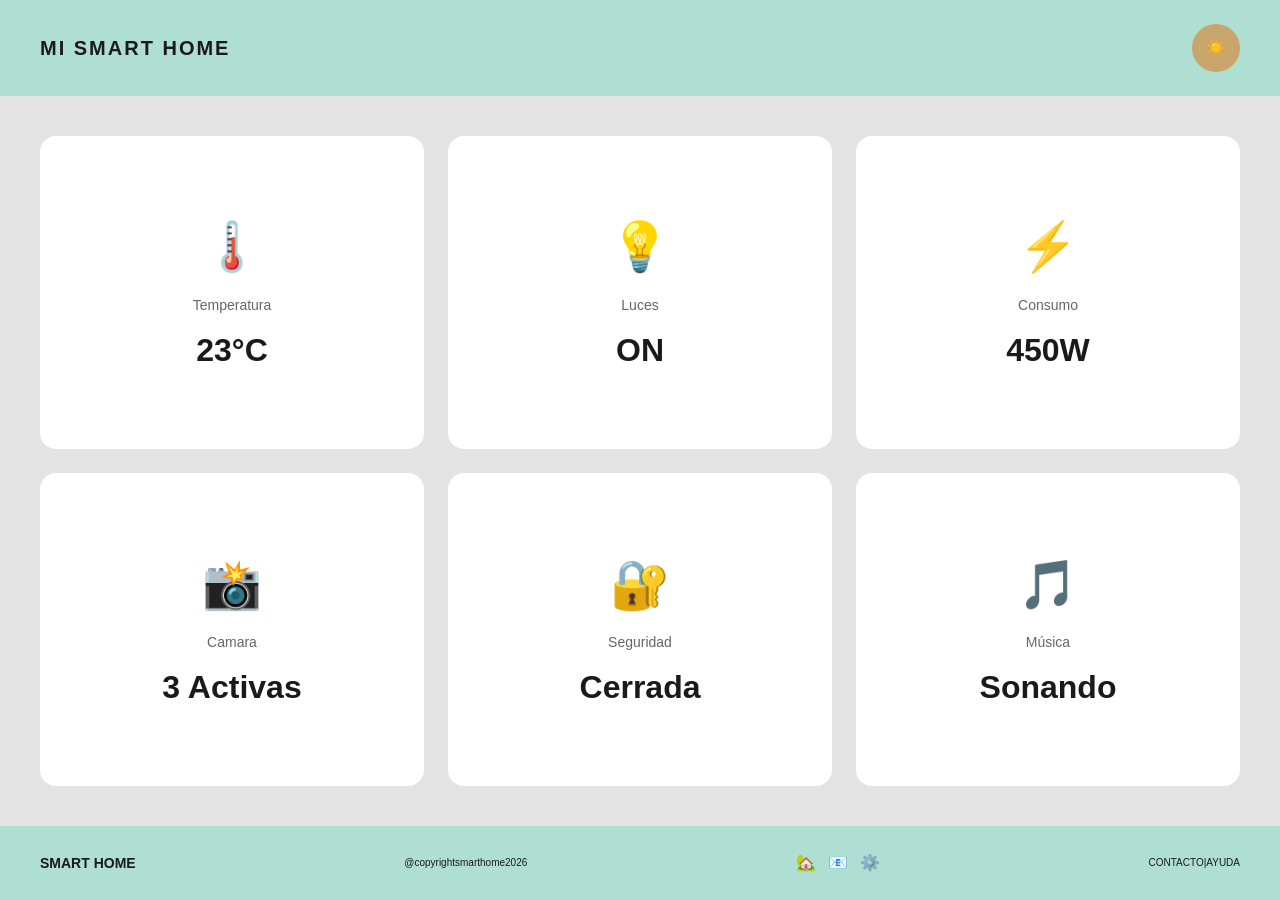
==== index.html @ 8d51efe6 "Se ha actualizado la estructura de carpetas" ====
<!DOCTYPE html>
<html lang="en">
<head>
    <meta charset="UTF-8">
    <meta name="viewport" content="width=device-width, initial-scale=1.0">
    <title>SMART HOME</title>
    <link rel="stylesheet" href="/CSS/smartHome.css">   
    <style>
    .grid-container{  /* Conteiner grid para la colocación de elementos  en filas y columnas*/
        display: grid;

    }
    </style>
</head>
<body>
    <input type="checkbox" id="theme-toggle" class=" theme-input">

        <!-- HEADER--->
       <header class="header">  
        <h1 class="header-title">MI SMART HOME</h1>
        <label for="theme-toggle" class="theme-toggle">
            <span class="theme-icon"></span>
        </label>
       </header> 

       <main class="dashboard"> <!--Definimos el contenido principal que tendrá nuestra pagina-->
        <!---widget de  temperatura-->
        <div class="content-widget">
            <span class="icon">🌡️</span>
            <p class="widget__label"> Temperatura</p>
            <p class="widget_value"> 23°C</p>            
        </div>
        <!--Widget controlador de luces --->
        <div class="content-widget">
          <span class="icon">💡</span>  
            <p class="widget__label"> Luces</p>
            <p class="widget_value">ON</p>
        </div>
        <!--Widget informante del consumo total--->
        <div class="content-widget">
           <span class="icon">⚡</span>     
            <p class="widget__label">Consumo</p>
            <p class="widget_value">450W</p>
        </div>
        <!---Widget de vigilancia-->
        <div class="content-widget">
           <span class="icon">📸</span>     
            <p class="widget__label">Camara</p>
            <p class="widget_value">3 Activas</p>           
        </div>
        <!---Widget vigilante de seguridad--->
        <div class="content-widget">
            <span class="icon">🔐</span>     
            <p class="widget__label">Seguridad</p>
            <p class="widget_value">Cerrada</p>     
        </div>
        <!--Widget controlador principal de música--->
        <div class="content-widget">
            <span class="icon">🎵</span>     
            <p class="widget__label">Música</p>
            <p class="widget_value">Sonando</p>   
        </div>
       </main>

       <!---FOOTER --->
    <footer class="footer">
        <p class="footer-title"> SMART HOME</p>
        <div class="icons-footer">
         <span>🏡</span>
         <span>📧</span>
         <span>⚙️</span>    
        </div>
        <p class="links"> CONTACTO|AYUDA</p>
        <p class="copyright"> @copyrightsmarthome2026</p>
    </footer>

</body>
</html>
---- CSS/smartHome.css ----
.contenedor{min-width: 100%;}


*{
  margin: 0;
  padding: 0;
  box-sizing: border-box;
}
html{
  font-size: 100%;
}
body{
  background-color: var(--bgPrimary);
  color:var(--textPrimary);
  min-height: 100vh;
  display: flex;
  flex-direction: column;
  font-family: 'arial',sans-serif;
  line-height: 1.6;
  overflow-x: hidden;
  transition: background-color 0.3s ease,color 0.3s ease ;
}
.theme-input{
  display: none;
}
/*
<=========================>
DECLARACIÓN DE VARIABLES.
<=========================>
*/
:root{
/*VARIABLES  MODO CLARO*/
--colorBg:#E3E3E3;
--colorSurface:#AFDED2;
--colorBorder:#8B8B87;
--colorAccent: #C9A66B;
--colorAccent1: #F2B880;
--colorWidget:#FFFFFF;
/* MODO OSCURO*/
--colorBgNight:#1E3A5F;
--colorSurfaceNight:#2E5984;
--colorAccentNight:#6DA3D6;
--colorNight:#0D1F3C;
--colorNightBright:#87CEEB;

/*COLOR DE  TEXTO*/
--colorTextDark:#1a1a1a;
--colorTextGray:#666666;
--colorTextGrayLigth:#8B8B87;
--colorTextLigth:#f5f5f5;
--colorTextNight: #B0C4DE;

/*DECLARACIÓN DE VARIABLES CONTENEDORA DE VARIABLES CROMÁTICA*/
--bgPrimary:var(--colorBg);
--bgHeader:var(--colorSurface);
--bgWidget:var(--colorWidget);
--bgfooter:var(--colorSurface);

--textPrimary:var(--colorTextDark);
--textSecondary:var(--colorTextGray);
--texTertiary:var(--colorTextGrayLight);


--accentPrimary:var(--colorAccent);
--accentSecundary:var(--colorAccent1);


--colorBorder:var(--colorBorder);
--colorShadow:rgba(139,139,135,0.2);



/*DECLARACIÓN DE VARIABLES DE TAMAÑO Y ESPACIADO*/

--xSpacing:0.5rem;
--smSpacing:1rem;
--mdSpacing:1.5rem;
--lgSpacing:2rem;
--xlSpacing:2.5rem;



--fontSizeXs:0.625rem;
--smFontSize:0.875rem;
--baseFontSize:1rem;
--lgFontSize:1.25rem;
--xlFontSize:2rem;
--iconSize:2.5rem;

--smBorderRadius:1rem;
--mdBorderRadius:1.5rem;
/*DECLARACION DE VARIABLES GRID Y ANCHO */
--widgetMinWidget:18.75rem;
--containerMaxWidget:90rem;
}
body:has(#theme-toggle:checked){
--bgPrimary:var(--colorBgNight);
--bgHeader:var(--colorNight);
--bgWidget:var(--colorSurfaceNight);
--bgfooter: var(--colorNight);

--textPrimary:var(--colorTextLigth);
--textSecondary:var(--colorTextGray);
--textTertiary:var(--colorTextGray);

--accentPrimary:var(--colorNightBright);
--accentSecondary:var(--colorAccentNight);


--borderColor:var(--colorAccentNight);
--shadowColor:rgba(13,31,60,0.4);

}
.header{
  background-color: var(--bgHeader);
  padding: var(--smSpacing) var(--smSpacing);
  display: flex;
  justify-content: space-between;
  align-items: center;
  transition: background-color 0.3 ease;
}
.header-title{
  font-size: var(--smFontSize);
  color: var(--textPrimary);
  font-weight: bold;
  letter-spacing: 0.1em;
  text-transform: uppercase;
}

.theme-toggle{
  background-color: var(--accentPrimary);
  border: none;
  padding: 0.75em;
  border-radius: 50%;
  cursor: pointer;
  display: flex;
  align-items: center;
  justify-content: center;
  transition: all 0.3s ease;
  width: 3em;
  height: 3em;
}
.theme-toggle:hover{
  transform: scale(1.1);
}
.theme-icon{
  font-size: var(--baseFontSize);
}
.theme-icon::before{

  content: '☀️';
}
body:has(#theme-toggle:checked) .theme-icon::before{
  content: '🌙';
}

.dashboard{
  flex: 1;
  padding: var(--smSpacing);

  display: grid;
  grid-template-columns: repeat(auto-fill,minmax(var(--widgetMinWidget),1fr));
  gap: var(--smSpacing);
  max-width: 100%;
}

.content-widget{
background-color: var(--bgWidget);
border-radius: var(--smBorderRadius);
padding: 1.25em;


display: flex;
flex-direction: column;
align-items: center;
justify-content: center;
gap: 0.5em;


box-shadow: 0 0.25rem 0.75rem var(--shadowColor);
transition: all 0.3s ease;
min-height: 8.75rem;
}
.content-widget:hover{
  transform: translateY(-0.25rem);
  box-shadow: 0 0.5rem 1rem var(--shadowColor);
}

.icon{
  font-size: var(--iconSize);
  color: var(--accentPrimary);
  transition: color 0.3s ease;
}
.widget__label{
  font-size: var(--smFontSize);
  color: var(--textSecondary);
  text-align: center;
  font-weight: 400;
}
.widget_value{
  font-size: var(--xlFontSize);
  color: var(--textPrimary);
  font-weight: bold;
  text-align: center;
}

/*
=====================|
    FOOTER           |
=====================|
*/
.footer{
  background-color: var(--bgfooter);
  padding: var(--smSpacing) var(--smSpacing);

  display: flex;
  flex-direction: column;
  align-items: center;
  gap: 0.5rem;

  transition: background-color 0.3s ease;
}

.footer-title{
  font-size: var(--smFontSize);
  color: var(--textPrimary);
  font-weight: bold;
}

.icons-footer{
  display: flex;
  gap: 0.75rem;
  font-size: var(--baseFontSize);
  color: var(--textSecondary);
}

.links{
  font-size: var(--fontSizeXs);
  color: var(--texTertiary);
}

.copyright{
  font-size: var(--fontSizeXs);
  color: var(--texTertiary);
}

@media(min-width:64rem){
  .dashboard{
    max-width: var(--containerMaxWidget);
    margin: 0;
    padding: var(--xlSpacing);
  }
  .content-widget{
    padding: 1.5em;
    min-height: 10rem;
  }

  .icon{
    font-size: 3rem;
  }
}

@media(min-width:48rem){
  .header{
    padding: var(--mdSpacing) var(--xlSpacing);
  }
  .header-title{
    font-size: var(--lgFontSize);
  }
  .dashboard{
    padding: var(--xlSpacing);
    gap: var(--mdSpacing);
  }
  .content-widget{
    min-height: 10rem;
  }
  .footer{
    flex-direction: row;
    justify-content: space-between;
    padding: var(--mdSpacing) var(--xlSpacing);
  }

  .icons-footer{
    order: 2;
  }
  .links{
    order: 3;
  }

}

@media(min-width:90rem){
.header{
  max-width: var(--containerMaxWidget);
  margin: 0 auto;
  width: 100%;
}
.footer{
  max-width: var(--containerMaxWidget);
  margin: 0 auto;
  width: 100%;
}
}
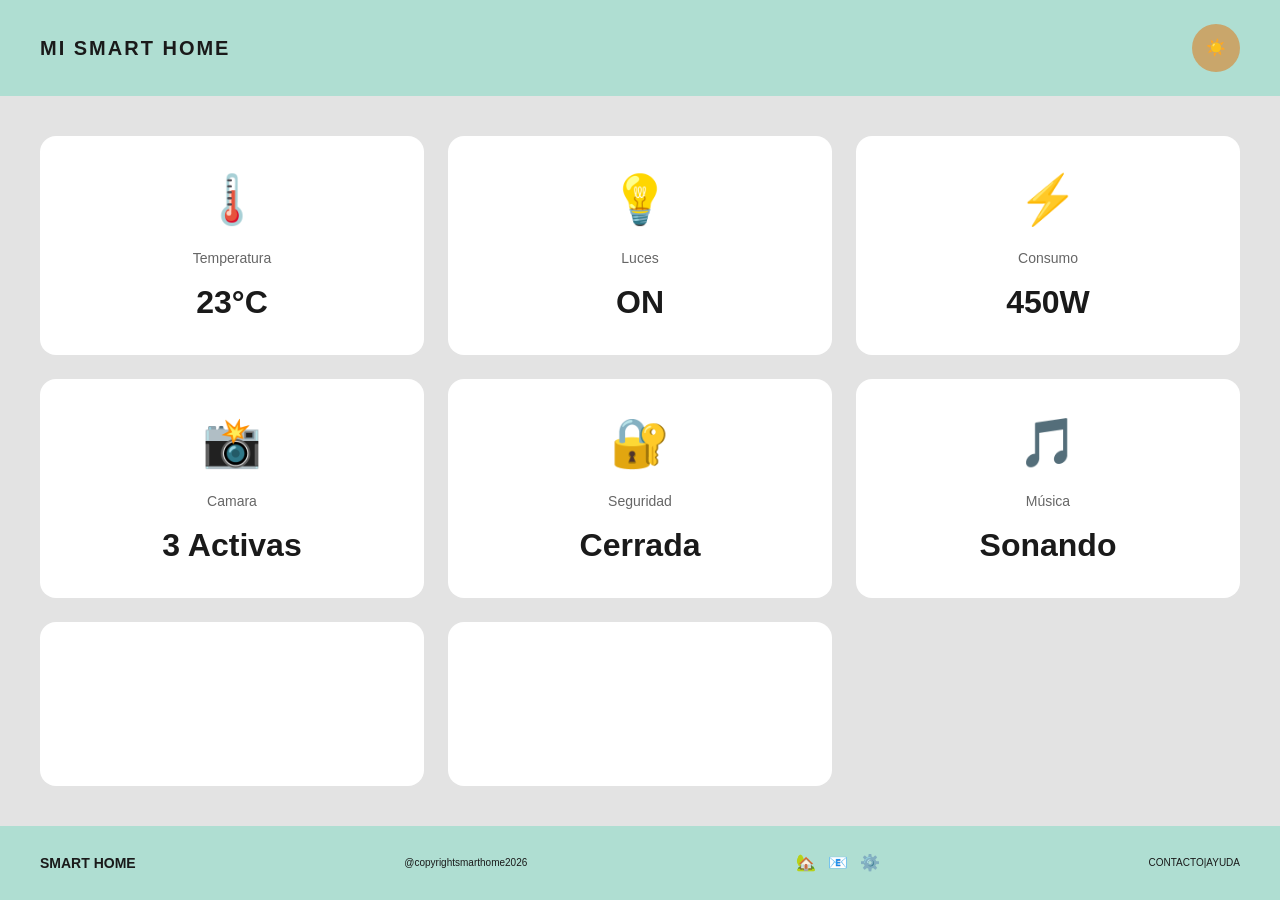
==== commit 1a5c0f3d: "Se han añadido dos widgets más" ====
--- a/index.html
+++ b/index.html
@@ -4,7 +4,7 @@
     <meta charset="UTF-8">
     <meta name="viewport" content="width=device-width, initial-scale=1.0">
     <title>SMART HOME</title>
-    <link rel="stylesheet" href="/CSS/smartHome.css">   
+    <link rel="stylesheet" href="CSS/smartHome.css">   
     <style>
     .grid-container{  /* Conteiner grid para la colocación de elementos  en filas y columnas*/
         display: grid;
@@ -60,6 +60,18 @@
             <p class="widget__label">Música</p>
             <p class="widget_value">Sonando</p>   
         </div>
+
+        <div class="content-widget">
+            <span class="icon"></span>
+            <p class="widget__label"></p>
+            <p class="widget_value"></p>
+        </div>
+
+        <div class="content-widget">
+            <span class="icon"></span>
+            <p class="widget__label"></p>
+            <p class="widget_value"></p>
+        </div>
        </main>
 
        <!---FOOTER --->
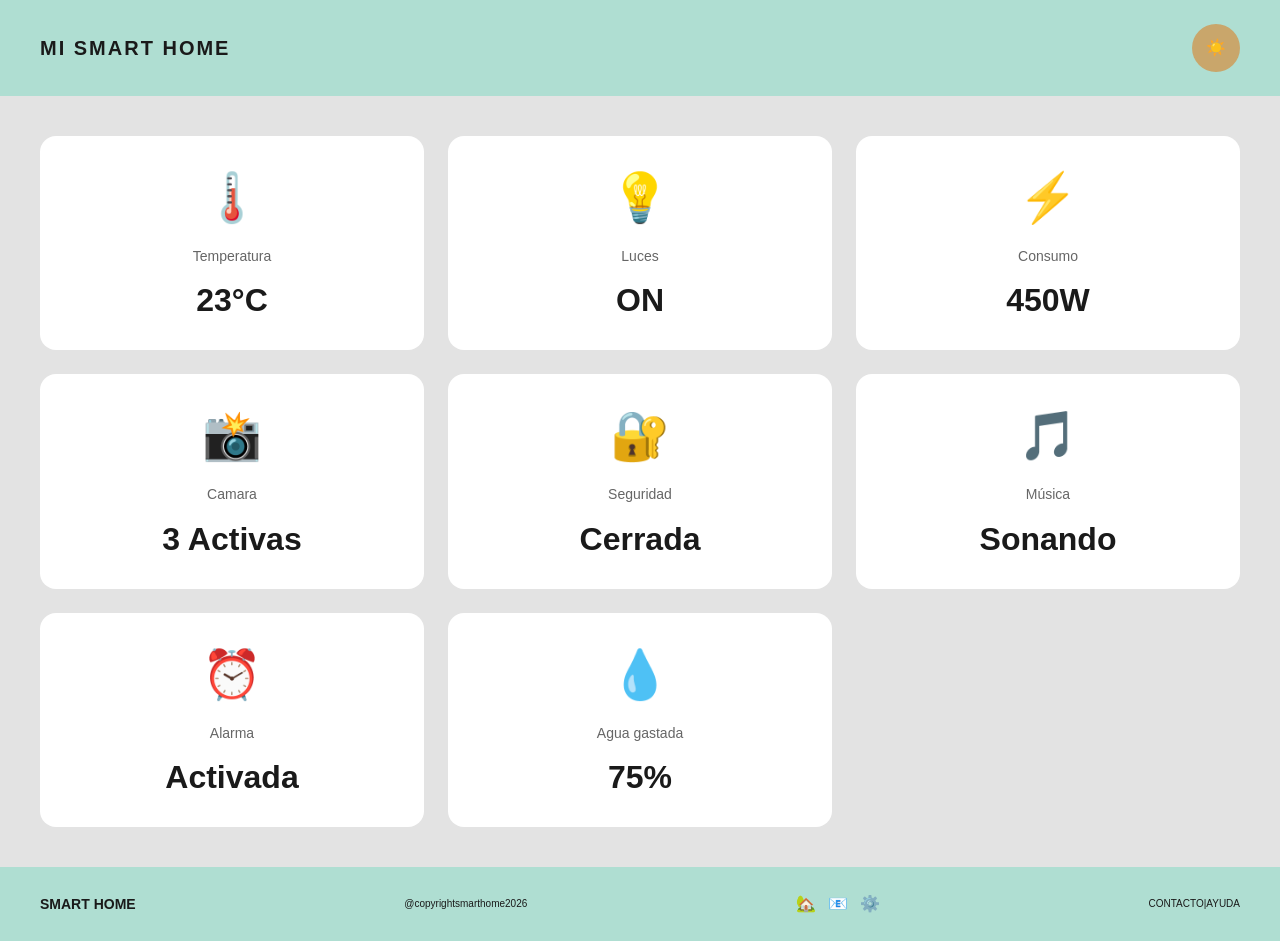
==== commit 3fa17912: "Se han terminado de manera existosa" ====
--- a/index.html
+++ b/index.html
@@ -62,15 +62,15 @@
         </div>
 
         <div class="content-widget">
-            <span class="icon"></span>
-            <p class="widget__label"></p>
-            <p class="widget_value"></p>
+            <span class="icon">⏰</span>
+            <p class="widget__label">Alarma</p>
+            <p class="widget_value">Activada</p>
         </div>
 
         <div class="content-widget">
-            <span class="icon"></span>
-            <p class="widget__label"></p>
-            <p class="widget_value"></p>
+            <span class="icon">💧</span>
+            <p class="widget__label">Agua gastada</p>
+            <p class="widget_value">75%</p>
         </div>
        </main>
 
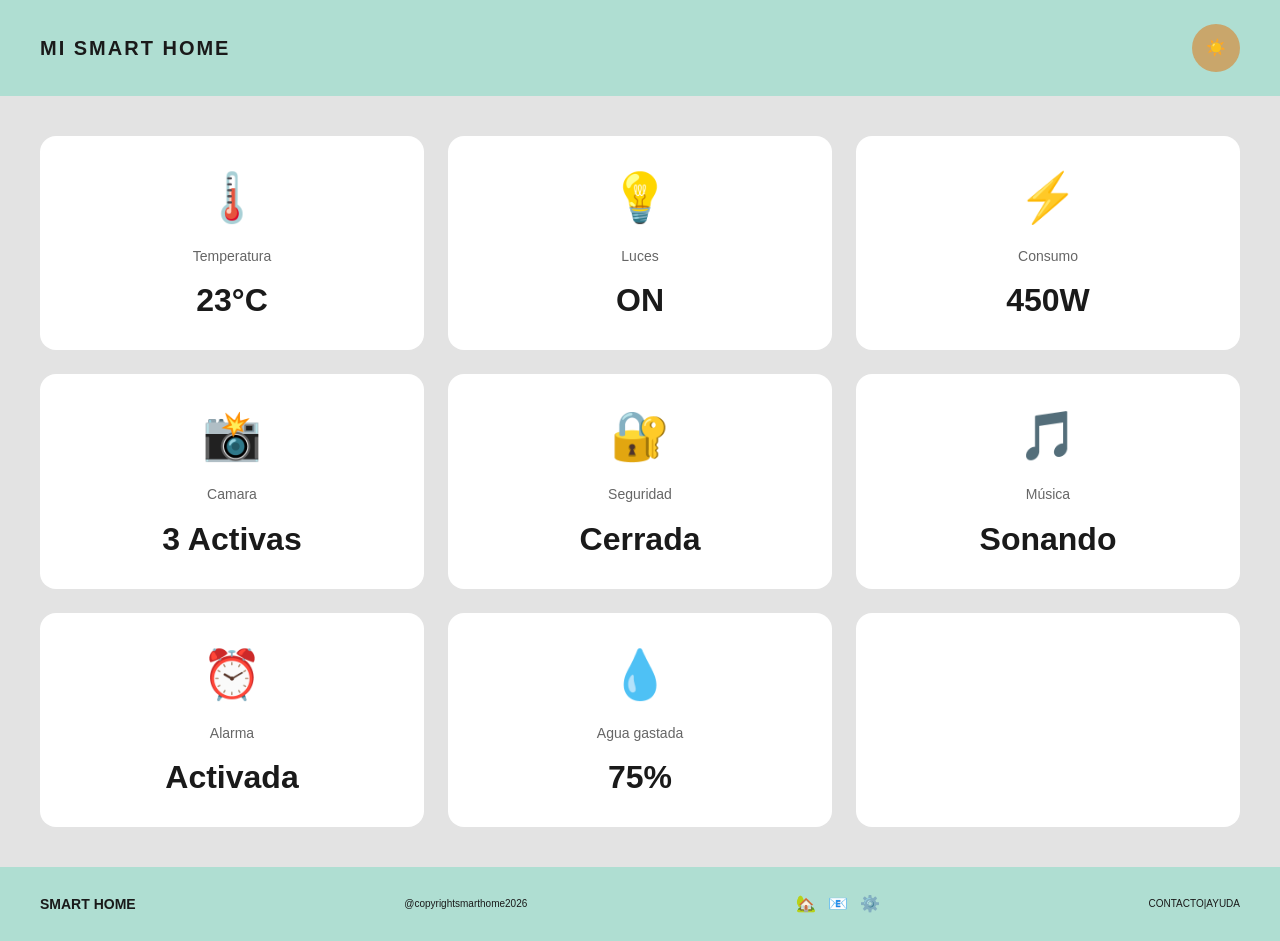
==== commit 433fa7e2: "Se va añadidir el último widget" ====
--- a/index.html
+++ b/index.html
@@ -72,6 +72,11 @@
             <p class="widget__label">Agua gastada</p>
             <p class="widget_value">75%</p>
         </div>
+        <div class="content-widget">
+            <span class="icon"></span>
+            <p class="widget__label"></p>
+            <p class="widget_value"></p>
+        </div>
        </main>
 
        <!---FOOTER --->
--- a/CSS/smartHome.css
+++ b/CSS/smartHome.css
@@ -111,6 +111,11 @@
 --shadowColor:rgba(13,31,60,0.4);
 
 }
+/*
+========|
+HEADER\/|
+========|
+*/
 .header{
   background-color: var(--bgHeader);
   padding: var(--smSpacing) var(--smSpacing);
@@ -153,7 +158,11 @@
 body:has(#theme-toggle:checked) .theme-icon::before{
   content: '🌙';
 }
-
+/*
+================================|
+ CONTENIDO PRINCIPAL \/\/\/\/\/\|
+================================|
+*/
 .dashboard{
   flex: 1;
   padding: var(--smSpacing);
@@ -243,8 +252,8 @@
   font-size: var(--fontSizeXs);
   color: var(--texTertiary);
 }
-
-@media(min-width:64rem){
+/*DESKTOP*/
+@media(min-width:1024px){
   .dashboard{
     max-width: var(--containerMaxWidget);
     margin: 0;
@@ -259,8 +268,8 @@
     font-size: 3rem;
   }
 }
-
-@media(min-width:48rem){
+/*TABLETS*/
+@media(min-width:768px){
   .header{
     padding: var(--mdSpacing) var(--xlSpacing);
   }
@@ -288,8 +297,8 @@
   }
 
 }
-
-@media(min-width:90rem){
+/*MEDIA QUERY PARA DESKTOPS DE MAYOR TAMAÑO */
+@media(min-width:14440px){
 .header{
   max-width: var(--containerMaxWidget);
   margin: 0 auto;
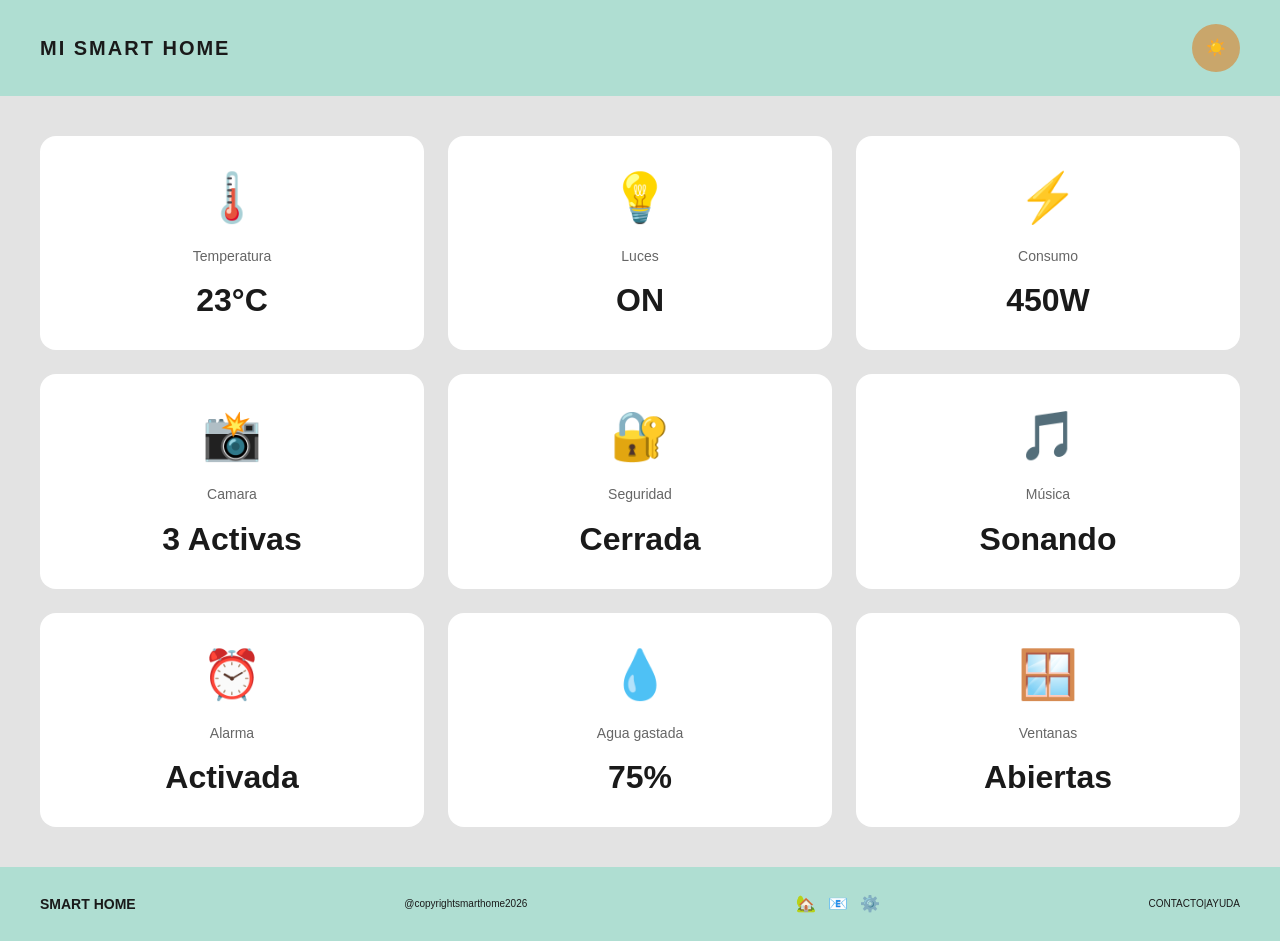
==== commit 6bcbffa5: "Se ha añadido el widget de ventana" ====
--- a/index.html
+++ b/index.html
@@ -73,9 +73,9 @@
             <p class="widget_value">75%</p>
         </div>
         <div class="content-widget">
-            <span class="icon"></span>
-            <p class="widget__label"></p>
-            <p class="widget_value"></p>
+            <span class="icon">🪟</span>
+            <p class="widget__label">Ventanas</p>
+            <p class="widget_value">Abiertas</p>
         </div>
        </main>
 
